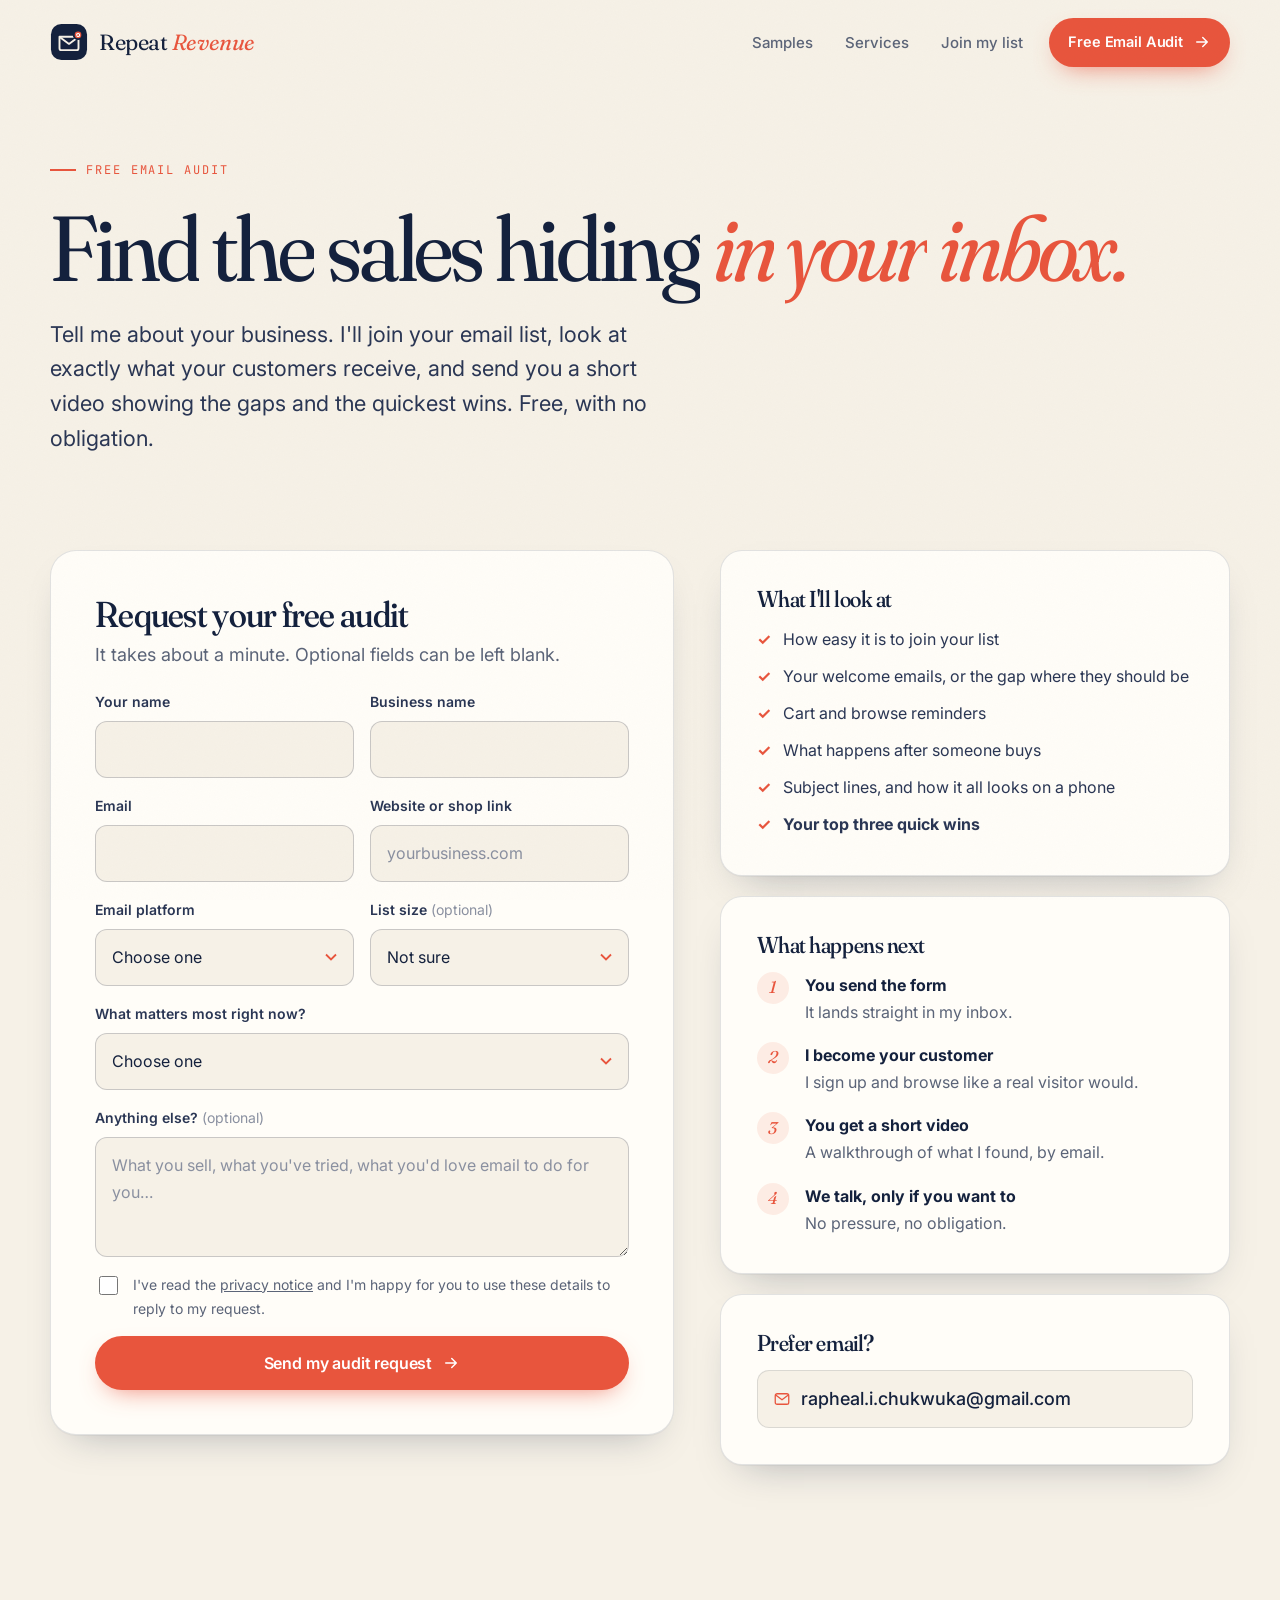
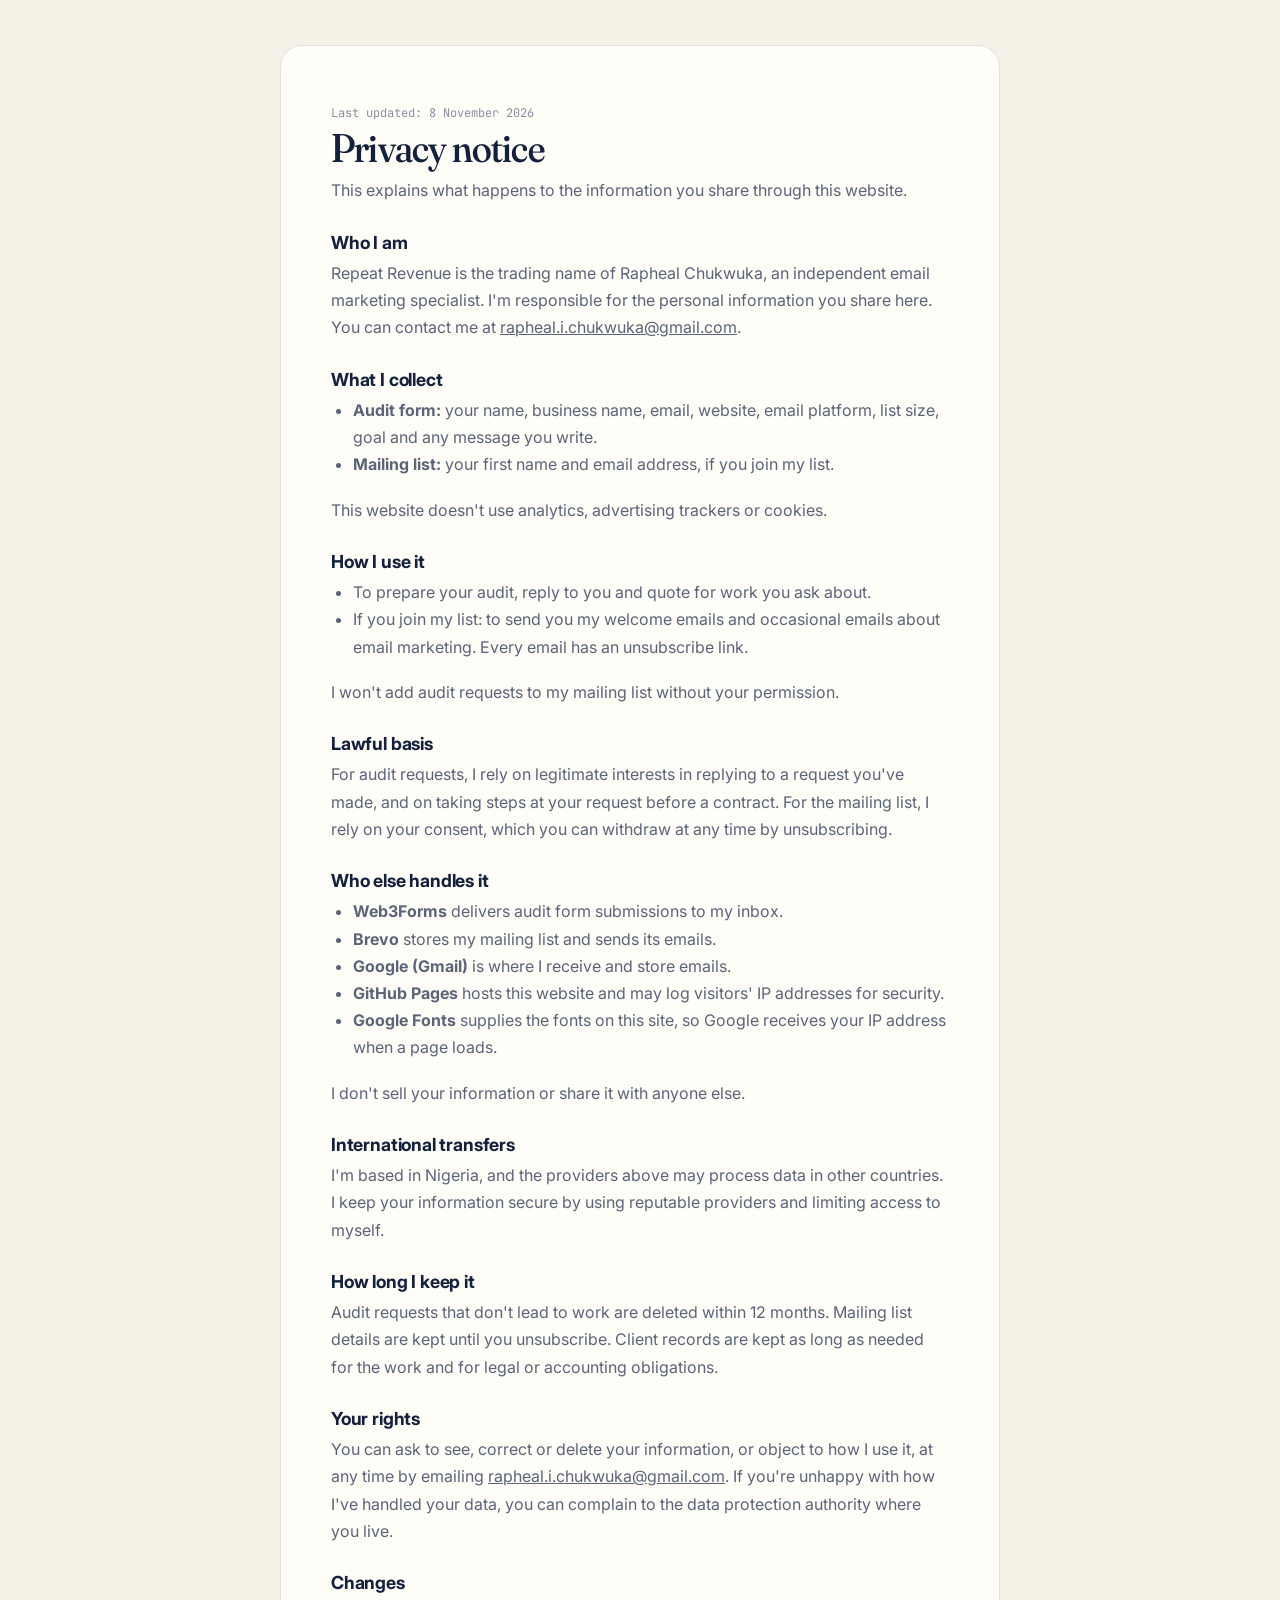
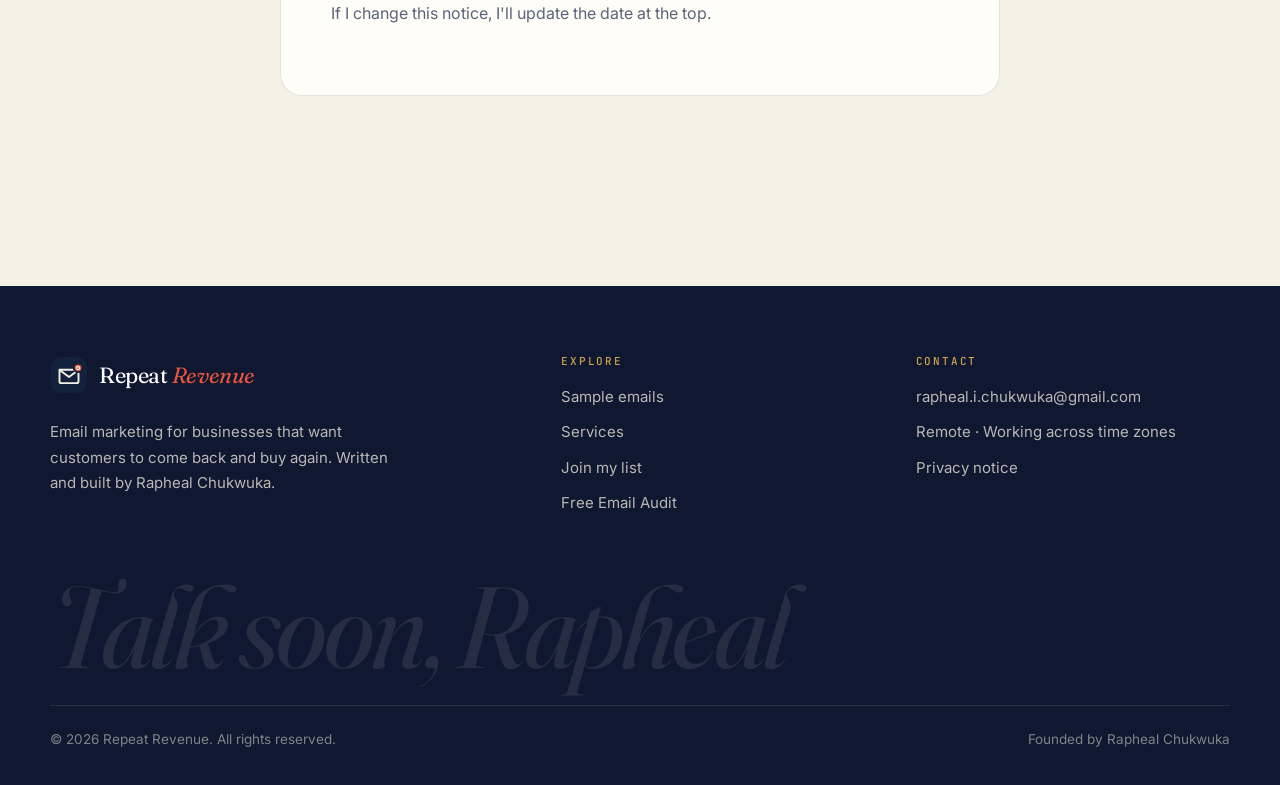
==== audit.html @ c2d733eb "Launch Repeat Revenue website Co-Authored-By: Claude Opus 5.5 <noreply@anthropic.com> Claude-Session" ====
<!DOCTYPE html>
<html lang="en">
<head>
<meta charset="utf-8">
<meta name="viewport" content="width=device-width, initial-scale=1">
<title>Free Email Audit | Repeat Revenue</title>
<meta name="description" content="Get a free audit of your email marketing: a short video showing what your customers receive, what's missing and your top three quick wins.">
<link rel="canonical" href="https://repeat-revenue.github.io/audit.html">
<meta name="robots" content="index, follow">
<meta name="theme-color" content="#f6f1e7">
<meta property="og:type" content="website">
<meta property="og:site_name" content="Repeat Revenue">
<meta property="og:url" content="https://repeat-revenue.github.io/audit.html">
<meta property="og:title" content="Free Email Audit | Repeat Revenue">
<meta property="og:description" content="Get a free audit of your email marketing: a short video showing what your customers receive, what's missing and your top three quick wins.">
<meta property="og:image" content="https://repeat-revenue.github.io/assets/img/rapheal-chukwuka.jpg">
<link rel="icon" href="assets/favicon.svg" type="image/svg+xml">
<link rel="preconnect" href="https://fonts.googleapis.com">
<link rel="preconnect" href="https://fonts.gstatic.com" crossorigin>
<link rel="stylesheet" href="https://fonts.googleapis.com/css2?family=Fraunces:ital,opsz,wght,SOFT@0,9..144,300..600,50;1,9..144,300..600,50&amp;family=Inter:wght@400;500;600;700&amp;family=JetBrains+Mono:wght@400;500&amp;display=swap">
<link rel="stylesheet" href="assets/styles.css">
<script>document.documentElement.classList.add("js");</script>
</head>
<body>
<a class="skip" href="#main">Skip to content</a>
<div class="progress" aria-hidden="true"></div>
<header class="nav">
  <div class="container nav__inner">
    <a class="brand" href="index.html" aria-label="Repeat Revenue, home"><svg viewBox="0 0 40 40" aria-hidden="true"><rect x="1" y="1" width="38" height="38" rx="11" fill="#14213d"/><path d="M10 14.5h20v12a2 2 0 0 1-2 2H12a2 2 0 0 1-2-2v-12Z" fill="none" stroke="#f6f1e7" stroke-width="2" stroke-linejoin="round"/><path d="m10.5 15 9.5 7 9.5-7" fill="none" stroke="#f6f1e7" stroke-width="2" stroke-linecap="round" stroke-linejoin="round"/><circle cx="29.5" cy="12.5" r="4.5" fill="#e8553d" stroke="#14213d" stroke-width="2"/><path d="M28 12.6a1.6 1.6 0 1 1 .6 1.3" fill="none" stroke="#fff" stroke-width="1.2" stroke-linecap="round"/></svg><span class="brand__name">Repeat <i>Revenue</i></span></a>
    <button class="nav__toggle" type="button" aria-label="Open menu" aria-expanded="false"><span></span><span></span><span></span></button>
    <nav class="nav__links" aria-label="Main">
      <a href="index.html#samples">Samples</a>
      <a href="index.html#services">Services</a>
      <a href="index.html#demo">Join my list</a>
      <a class="btn btn--primary btn--sm" href="audit.html">Free Email Audit <svg viewBox="0 0 24 24" fill="none" stroke="currentColor" stroke-width="2" stroke-linecap="round" stroke-linejoin="round" aria-hidden="true"><path d="M5 12h14M13 6l6 6-6 6"/></svg></a>
    </nav>
  </div>
</header>
<main id="main">
<section class="page-head">
  <div class="container">
    <span class="kicker" data-reveal>Free Email Audit</span>
    <h1 class="display" data-split>Find the sales hiding <em>in your inbox.</em></h1>
    <p class="lead" data-reveal style="--d:.35s">Tell me about your business. I'll join your email list, look at exactly what your customers receive, and send you a short video showing the gaps and the quickest wins. Free, with no obligation.</p>
  </div>
</section>

<section class="section--tight" style="padding-top:20px">
  <div class="container audit">
    <div class="form-card" id="audit-form" data-reveal>
      <h2>Request your free audit</h2>
      <p>It takes about a minute. Optional fields can be left blank.</p>
      <form class="form" action="https://api.web3forms.com/submit" method="POST" novalidate>
        <div class="field"><label for="f-name">Your name</label><input id="f-name" name="Name" type="text" autocomplete="name" required></div>
        <div class="field"><label for="f-biz">Business name</label><input id="f-biz" name="Business" type="text" autocomplete="organization" required></div>
        <div class="field"><label for="f-email">Email</label><input id="f-email" name="email" type="email" autocomplete="email" required></div>
        <div class="field"><label for="f-site">Website or shop link</label><input id="f-site" name="Website" type="text" inputmode="url" placeholder="yourbusiness.com" required></div>
        <div class="field">
          <label for="f-platform">Email platform</label>
          <select id="f-platform" name="Email platform" required>
            <option value="" disabled selected>Choose one</option>
            <option>Klaviyo</option><option>Mailchimp</option><option>Brevo</option><option>Shopify Email</option><option>Something else</option><option>None yet</option><option>Not sure</option>
          </select>
        </div>
        <div class="field">
          <label for="f-list">List size <em>(optional)</em></label>
          <select id="f-list" name="List size">
            <option value="" selected>Not sure</option>
            <option>Just starting</option><option>Under 500</option><option>500 to 5,000</option><option>Over 5,000</option>
          </select>
        </div>
        <div class="field field--full">
          <label for="f-goal">What matters most right now?</label>
          <select id="f-goal" name="Goal" required>
            <option value="" disabled selected>Choose one</option>
            <option>More first-time buyers</option><option>More repeat sales</option><option>Win back old customers</option><option>Grow my email list</option><option>Not sure, please advise</option>
          </select>
        </div>
        <div class="field field--full"><label for="f-msg">Anything else? <em>(optional)</em></label><textarea id="f-msg" name="Message" placeholder="What you sell, what you've tried, what you'd love email to do for you…"></textarea></div>
        <input type="hidden" name="access_key" value="cd2b9f6f-7f1a-4442-a4b8-3a4ed3dd6322">
        <input type="hidden" name="subject" value="New Email Audit request: Repeat Revenue">
        <input type="hidden" name="from_name" value="Repeat Revenue website">
        <input type="hidden" name="redirect" value="https://repeat-revenue.github.io/audit.html#sent">
        <input type="checkbox" name="botcheck" class="hp" tabindex="-1" autocomplete="off" aria-hidden="true">
        <label class="consent"><input type="checkbox" name="Privacy notice" value="Read and accepted" required><span>I've read the <a href="#privacy">privacy notice</a> and I'm happy for you to use these details to reply to my request.</span></label>
        <button class="btn btn--primary" type="submit">Send my audit request <svg viewBox="0 0 24 24" fill="none" stroke="currentColor" stroke-width="2" stroke-linecap="round" stroke-linejoin="round" aria-hidden="true"><path d="M5 12h14M13 6l6 6-6 6"/></svg></button>
        <div class="status" role="status" aria-live="polite"></div>
      </form>
    </div>

    <aside class="side">
      <div class="card" data-reveal style="--d:.1s">
        <h3>What I'll look at</h3>
        <ul class="ticks">
          <li>How easy it is to join your list</li>
          <li>Your welcome emails, or the gap where they should be</li>
          <li>Cart and browse reminders</li>
          <li>What happens after someone buys</li>
          <li>Subject lines, and how it all looks on a phone</li>
          <li><b>Your top three quick wins</b></li>
        </ul>
      </div>
      <div class="card" data-reveal style="--d:.2s">
        <h3>What happens next</h3>
        <ol class="steps">
          <li><b>You send the form</b>It lands straight in my inbox.</li>
          <li><b>I become your customer</b>I sign up and browse like a real visitor would.</li>
          <li><b>You get a short video</b>A walkthrough of what I found, by email.</li>
          <li><b>We talk, only if you want to</b>No pressure, no obligation.</li>
        </ol>
      </div>
      <div class="card" data-reveal style="--d:.3s">
        <h3>Prefer email?</h3>
        <a class="contact-line" href="mailto:rapheal.i.chukwuka@gmail.com"><svg viewBox="0 0 24 24" fill="none" stroke="currentColor" stroke-width="1.7" stroke-linecap="round" stroke-linejoin="round" aria-hidden="true"><rect x="3" y="5" width="18" height="14" rx="2.5"/><path d="m4 7 8 6 8-6"/></svg>rapheal.i.chukwuka@gmail.com</a>
      </div>
    </aside>
  </div>
</section>

<section class="section--tight">
  <div class="narrow">
    <article class="legal" id="privacy">
      <span class="updated">Last updated: 8 November 2026</span>
      <h2>Privacy notice</h2>
      <p>This explains what happens to the information you share through this website.</p>

      <h3>Who I am</h3>
      <p>Repeat Revenue is the trading name of Rapheal Chukwuka, an independent email marketing specialist. I'm responsible for the personal information you share here. You can contact me at <a href="mailto:rapheal.i.chukwuka@gmail.com">rapheal.i.chukwuka@gmail.com</a>.</p>

      <h3>What I collect</h3>
      <ul>
        <li><strong>Audit form:</strong> your name, business name, email, website, email platform, list size, goal and any message you write.</li>
        <li><strong>Mailing list:</strong> your first name and email address, if you join my list.</li>
      </ul>
      <p>This website doesn't use analytics, advertising trackers or cookies.</p>

      <h3>How I use it</h3>
      <ul>
        <li>To prepare your audit, reply to you and quote for work you ask about.</li>
        <li>If you join my list: to send you my welcome emails and occasional emails about email marketing. Every email has an unsubscribe link.</li>
      </ul>
      <p>I won't add audit requests to my mailing list without your permission.</p>

      <h3>Lawful basis</h3>
      <p>For audit requests, I rely on legitimate interests in replying to a request you've made, and on taking steps at your request before a contract. For the mailing list, I rely on your consent, which you can withdraw at any time by unsubscribing.</p>

      <h3>Who else handles it</h3>
      <ul>
        <li><strong>Web3Forms</strong> delivers audit form submissions to my inbox.</li>
        <li><strong>Brevo</strong> stores my mailing list and sends its emails.</li>
        <li><strong>Google (Gmail)</strong> is where I receive and store emails.</li>
        <li><strong>GitHub Pages</strong> hosts this website and may log visitors' IP addresses for security.</li>
        <li><strong>Google Fonts</strong> supplies the fonts on this site, so Google receives your IP address when a page loads.</li>
      </ul>
      <p>I don't sell your information or share it with anyone else.</p>

      <h3>International transfers</h3>
      <p>I'm based in Nigeria, and the providers above may process data in other countries. I keep your information secure by using reputable providers and limiting access to myself.</p>

      <h3>How long I keep it</h3>
      <p>Audit requests that don't lead to work are deleted within 12 months. Mailing list details are kept until you unsubscribe. Client records are kept as long as needed for the work and for legal or accounting obligations.</p>

      <h3>Your rights</h3>
      <p>You can ask to see, correct or delete your information, or object to how I use it, at any time by emailing <a href="mailto:rapheal.i.chukwuka@gmail.com">rapheal.i.chukwuka@gmail.com</a>. If you're unhappy with how I've handled your data, you can complain to the data protection authority where you live.</p>

      <h3>Changes</h3>
      <p>If I change this notice, I'll update the date at the top.</p>
    </article>
  </div>
</section>
</main>
<footer class="footer">
  <div class="container">
    <div class="footer__grid">
      <div>
        <a class="brand" href="index.html" aria-label="Repeat Revenue, home"><svg viewBox="0 0 40 40" aria-hidden="true"><rect x="1" y="1" width="38" height="38" rx="11" fill="#14213d"/><path d="M10 14.5h20v12a2 2 0 0 1-2 2H12a2 2 0 0 1-2-2v-12Z" fill="none" stroke="#f6f1e7" stroke-width="2" stroke-linejoin="round"/><path d="m10.5 15 9.5 7 9.5-7" fill="none" stroke="#f6f1e7" stroke-width="2" stroke-linecap="round" stroke-linejoin="round"/><circle cx="29.5" cy="12.5" r="4.5" fill="#e8553d" stroke="#14213d" stroke-width="2"/><path d="M28 12.6a1.6 1.6 0 1 1 .6 1.3" fill="none" stroke="#fff" stroke-width="1.2" stroke-linecap="round"/></svg><span class="brand__name">Repeat <i>Revenue</i></span></a>
        <p>Email marketing for businesses that want customers to come back and buy again. Written and built by Rapheal Chukwuka.</p>
      </div>
      <div>
        <h4>Explore</h4>
        <ul>
          <li><a href="index.html#samples">Sample emails</a></li>
          <li><a href="index.html#services">Services</a></li>
          <li><a href="index.html#demo">Join my list</a></li>
          <li><a href="audit.html">Free Email Audit</a></li>
        </ul>
      </div>
      <div>
        <h4>Contact</h4>
        <ul>
          <li><a href="mailto:rapheal.i.chukwuka@gmail.com">rapheal.i.chukwuka@gmail.com</a></li>
          <li>Remote · Working across time zones</li>
          <li><a href="audit.html#privacy">Privacy notice</a></li>
        </ul>
      </div>
    </div>
    <div class="footer__sign" aria-hidden="true">Talk soon, Rapheal</div>
    <div class="footer__bottom">
      <span>© <span data-year>2026</span> Repeat Revenue. All rights reserved.</span>
      <span>Founded by Rapheal Chukwuka</span>
    </div>
  </div>
</footer>
<script src="assets/main.js"></script>
</body>
</html>
---- assets/styles.css ----
/* =========================================================
   Repeat Revenue — editorial "letter" theme
   ========================================================= */
:root {
  --paper: #f6f1e7;
  --paper-2: #efe7d8;
  --card: #fffdf8;
  --ink: #14213d;
  --ink-2: #2a3654;
  --muted: #5b6478;
  --dim: #8a90a0;
  --line: rgba(20, 33, 61, .12);
  --line-2: rgba(20, 33, 61, .2);
  --coral: #e8553d;
  --coral-2: #c9432d;
  --coral-soft: rgba(232, 85, 61, .1);
  --gold: #c9a24d;
  --gold-soft: rgba(201, 162, 77, .16);
  --green: #2f8f6b;
  --night: #0f1830;
  --radius: 22px;
  --maxw: 1180px;
  --serif: "Fraunces", Georgia, "Times New Roman", serif;
  --sans: "Inter", system-ui, -apple-system, "Segoe UI", sans-serif;
  --mono: "JetBrains Mono", ui-monospace, Menlo, monospace;
  --ease: cubic-bezier(.2, .8, .2, 1);
  --shadow: 0 1px 0 rgba(20,33,61,.04), 0 18px 40px -22px rgba(20,33,61,.35);
}
*, *::before, *::after { box-sizing: border-box; }
html { scroll-behavior: smooth; -webkit-text-size-adjust: 100%; }
body {
  margin: 0; background: var(--paper); color: var(--ink);
  font-family: var(--sans); font-size: 18px; line-height: 1.7;
  -webkit-font-smoothing: antialiased; overflow-x: hidden;
}
body::before {
  content: ""; position: fixed; inset: 0; pointer-events: none; z-index: 100; opacity: .35; mix-blend-mode: multiply;
  background-image: url("data:image/svg+xml,%3Csvg xmlns='http://www.w3.org/2000/svg' width='180' height='180'%3E%3Cfilter id='n'%3E%3CfeTurbulence type='fractalNoise' baseFrequency='.85' numOctaves='3' stitchTiles='stitch'/%3E%3CfeColorMatrix values='0 0 0 0 .55 0 0 0 0 .5 0 0 0 0 .4 0 0 0 .09 0'/%3E%3C/filter%3E%3Crect width='100%25' height='100%25' filter='url(%23n)'/%3E%3C/svg%3E");
}
img { max-width: 100%; display: block; }
a { color: inherit; }
p { margin: 0 0 1.1em; }
h1, h2, h3, h4 { margin: 0; font-family: var(--serif); font-weight: 500; letter-spacing: -0.02em; line-height: 1.08; font-variation-settings: "opsz" 144, "SOFT" 50; }
ul, ol { margin: 0; padding: 0; list-style: none; }
::selection { background: var(--coral); color: #fff; }
:focus-visible { outline: 2px solid var(--coral); outline-offset: 3px; border-radius: 6px; }
.skip { position: fixed; left: 16px; top: -60px; z-index: 200; padding: 10px 16px; border-radius: 10px; background: var(--ink); color: #fff; font-weight: 600; transition: top .2s; }
.skip:focus { top: 16px; }

.container { width: min(var(--maxw), 100% - 48px); margin-inline: auto; }
.narrow { width: min(720px, 100% - 48px); margin-inline: auto; }
.section { position: relative; padding: clamp(80px, 11vw, 140px) 0; }
.section--tight { padding: clamp(56px, 7vw, 90px) 0; }

/* Type */
.kicker {
  display: inline-flex; align-items: center; gap: 10px;
  font-family: var(--mono); font-size: 12px; letter-spacing: .16em; text-transform: uppercase; color: var(--coral);
}
.kicker::before { content: ""; width: 26px; height: 1.5px; background: currentColor; }
.display { font-size: clamp(46px, 7.2vw, 96px); font-weight: 400; line-height: 1; letter-spacing: -0.035em; }
.display em, .h2 em { font-style: italic; color: var(--coral); }
.h2 { font-size: clamp(36px, 5vw, 62px); font-weight: 400; letter-spacing: -0.03em; }
.h3 { font-size: clamp(23px, 2.3vw, 29px); line-height: 1.2; }
.lead { font-size: clamp(19px, 1.7vw, 22px); color: var(--ink-2); line-height: 1.6; max-width: 620px; }
.muted { color: var(--muted); }
.center { text-align: center; }
.center .lead { margin-inline: auto; }
.head { display: grid; gap: 20px; justify-items: start; margin-bottom: clamp(44px, 6vw, 70px); }
.head.center { justify-items: center; }

/* Highlighter mark */
.mark { background: linear-gradient(transparent 62%, rgba(232,85,61,.28) 62%); background-size: 0% 100%; background-repeat: no-repeat; transition: background-size 1.1s var(--ease) .3s; }
.is-in .mark, .mark.is-in { background-size: 100% 100%; }

/* Buttons */
.btn {
  position: relative; display: inline-flex; align-items: center; justify-content: center; gap: 10px;
  padding: 16px 26px; border-radius: 999px; border: 1.5px solid transparent;
  font-family: var(--sans); font-weight: 600; font-size: 16px; letter-spacing: -0.01em; text-decoration: none;
  cursor: pointer; white-space: nowrap; transition: transform .35s var(--ease), box-shadow .35s var(--ease), background .3s, color .3s, border-color .3s;
}
.btn svg { width: 18px; height: 18px; transition: transform .35s var(--ease); }
.btn:hover svg { transform: translateX(4px); }
.btn--primary { background: var(--coral); color: #fff; box-shadow: 0 10px 26px -12px rgba(232,85,61,.8); }
.btn--primary:hover { background: var(--coral-2); transform: translateY(-2px); box-shadow: 0 16px 32px -14px rgba(232,85,61,.9); }
.btn--ink { background: var(--ink); color: var(--paper); }
.btn--ink:hover { transform: translateY(-2px); background: #0b1428; }
.btn--ghost { border-color: var(--line-2); color: var(--ink); background: transparent; }
.btn--ghost:hover { border-color: var(--ink); transform: translateY(-2px); }
.btn--sm { padding: 11px 18px; font-size: 14.5px; }
.btn-row { display: flex; flex-wrap: wrap; gap: 14px; align-items: center; }

/* Nav */
.nav { position: fixed; inset: 0 0 auto 0; z-index: 50; padding: 18px 0; transition: padding .35s var(--ease), background .35s, border-color .35s; border-bottom: 1px solid transparent; }
.nav.is-scrolled { padding: 10px 0; background: rgba(246,241,231,.86); backdrop-filter: blur(14px) saturate(140%); -webkit-backdrop-filter: blur(14px) saturate(140%); border-color: var(--line); }
.nav__inner { display: flex; align-items: center; justify-content: space-between; gap: 20px; }
.brand { display: inline-flex; align-items: center; gap: 11px; text-decoration: none; }
.brand svg { width: 38px; height: 38px; flex: none; }
.brand__name { font-family: var(--serif); font-size: 22px; letter-spacing: -0.02em; line-height: 1; }
.brand__name i { font-style: italic; color: var(--coral); }
.nav__links { display: flex; align-items: center; gap: 4px; }
.nav__links a:not(.btn) { padding: 9px 14px; border-radius: 999px; text-decoration: none; font-size: 15px; font-weight: 500; color: var(--muted); transition: color .25s, background .25s; }
.nav__links a:not(.btn):hover { color: var(--ink); background: rgba(20,33,61,.05); }
.nav__links .btn { margin-left: 8px; }
.nav__toggle { display: none; width: 44px; height: 44px; border-radius: 50%; border: 1.5px solid var(--line-2); background: transparent; color: var(--ink); cursor: pointer; }
.nav__toggle span { display: block; width: 17px; height: 1.6px; background: currentColor; margin: 4px auto; transition: transform .3s var(--ease), opacity .3s; }
.nav.is-open .nav__toggle span:nth-child(1) { transform: translateY(5.6px) rotate(45deg); }
.nav.is-open .nav__toggle span:nth-child(2) { opacity: 0; }
.nav.is-open .nav__toggle span:nth-child(3) { transform: translateY(-5.6px) rotate(-45deg); }
@media (max-width: 820px) {
  .nav__toggle { display: block; }
  .nav__links { position: fixed; inset: 72px 16px auto 16px; flex-direction: column; align-items: stretch; padding: 14px; background: var(--card); border: 1px solid var(--line); border-radius: var(--radius); box-shadow: var(--shadow); opacity: 0; transform: translateY(-10px); pointer-events: none; transition: opacity .3s var(--ease), transform .3s var(--ease); }
  .nav.is-open .nav__links { opacity: 1; transform: none; pointer-events: auto; }
  .nav__links a:not(.btn) { padding: 14px 16px; font-size: 17px; }
  .nav__links .btn { margin: 8px 0 0; }
}

/* Hero */
.hero { position: relative; padding: 150px 0 100px; overflow: hidden; }
.hero__grid { display: grid; grid-template-columns: 1.05fr .95fr; gap: clamp(40px, 6vw, 80px); align-items: center; }
.hero__copy { display: grid; gap: 26px; justify-items: start; }
.hero .display { font-size: clamp(44px, 5.4vw, 76px); }
.hero__note { display: flex; flex-wrap: wrap; gap: 8px 20px; font-size: 14.5px; color: var(--muted); }
.hero__note span { display: inline-flex; align-items: center; gap: 8px; }
.hero__note svg { width: 16px; height: 16px; color: var(--coral); }
@media (max-width: 960px) { .hero__grid { grid-template-columns: 1fr; } .hero { padding-top: 130px; } }

/* Floating envelopes in hero bg */
.envelopes { position: absolute; inset: 0; pointer-events: none; z-index: 0; }
.envelopes svg { position: absolute; width: 64px; opacity: .12; color: var(--ink); animation: float 14s ease-in-out infinite; }
.envelopes svg:nth-child(1) { top: 18%; left: 4%; transform: rotate(-12deg); }
.envelopes svg:nth-child(2) { bottom: 3%; left: 46%; width: 44px; animation-delay: -4s; }
.envelopes svg:nth-child(3) { top: 12%; right: 6%; width: 52px; animation-delay: -8s; }
@keyframes float { 50% { translate: 0 -18px; rotate: 6deg; } }
.hero > .container { position: relative; z-index: 1; }
@media (max-width: 700px) { .envelopes { display: none; } }

/* Phone / inbox */
.phone {
  position: relative; justify-self: center; width: min(390px, 100%);
  border-radius: 44px; padding: 14px; background: var(--night);
  box-shadow: 0 50px 80px -40px rgba(15,24,48,.65), 0 0 0 1px rgba(255,255,255,.04) inset;
}
.phone::before { content: ""; position: absolute; top: 22px; left: 50%; width: 92px; height: 24px; margin-left: -46px; border-radius: 20px; background: #050a18; z-index: 3; }
.screen { position: relative; border-radius: 32px; overflow: hidden; background: var(--card); }
.screen__bar { display: flex; justify-content: space-between; padding: 16px 26px 6px; font-size: 12.5px; font-weight: 600; color: var(--ink); }
.screen__head { padding: 16px 20px 10px; display: flex; align-items: baseline; justify-content: space-between; }
.screen__head h3 { font-family: var(--sans); font-size: 26px; font-weight: 700; letter-spacing: -0.02em; }
.screen__head span { font-family: var(--mono); font-size: 10.5px; color: var(--dim); letter-spacing: .08em; text-transform: uppercase; }
.mail-list { position: relative; padding: 0 10px 96px; display: grid; gap: 2px; }
.mail {
  position: relative; display: grid; grid-template-columns: 38px 1fr; gap: 12px; align-items: start;
  padding: 12px 12px; border-radius: 16px; background: transparent;
  opacity: 0; transform: translateY(-14px) scale(.98);
  transition: opacity .55s var(--ease), transform .55s var(--ease), background .4s;
}
.mail.is-on { opacity: 1; transform: none; }
.mail.is-open { background: rgba(20,33,61,.035); }
.mail__av { width: 38px; height: 38px; border-radius: 50%; display: grid; place-items: center; background: var(--coral); color: #fff; font-family: var(--serif); font-size: 17px; font-style: italic; }
.mail__top { display: flex; justify-content: space-between; gap: 8px; font-size: 13px; }
.mail__from { font-weight: 700; }
.mail__time { color: var(--dim); font-size: 12px; white-space: nowrap; }
.mail__subj { font-size: 14px; font-weight: 600; line-height: 1.35; margin-top: 1px; }
.mail__prev { font-size: 12.5px; color: var(--muted); line-height: 1.4; display: -webkit-box; -webkit-line-clamp: 1; -webkit-box-orient: vertical; overflow: hidden; }
.mail::after { content: ""; position: absolute; left: 4px; top: 26px; width: 7px; height: 7px; border-radius: 50%; background: var(--coral); transition: opacity .4s; }
.mail.is-open::after { opacity: 0; }
.mail__tags { display: flex; gap: 6px; margin-top: 7px; }
.tag { font-family: var(--mono); font-size: 10px; letter-spacing: .06em; text-transform: uppercase; padding: 3px 8px; border-radius: 999px; background: rgba(20,33,61,.06); color: var(--muted); opacity: 0; transform: scale(.85); transition: opacity .35s, transform .35s var(--ease), background .3s, color .3s; }
.tag.is-on { opacity: 1; transform: none; }
.tag--open.is-on { background: var(--gold-soft); color: #8a6a1f; }
.tag--click.is-on { background: var(--coral-soft); color: var(--coral-2); }
.toast {
  position: absolute; left: 14px; right: 14px; bottom: 16px; z-index: 2;
  display: flex; gap: 12px; align-items: center; padding: 13px 15px; border-radius: 18px;
  background: rgba(15,24,48,.94); color: #fff; backdrop-filter: blur(10px);
  box-shadow: 0 18px 40px -16px rgba(15,24,48,.7);
  opacity: 0; transform: translateY(24px); transition: opacity .5s var(--ease), transform .5s var(--ease);
}
.toast.is-on { opacity: 1; transform: none; }
.toast__ic { width: 36px; height: 36px; border-radius: 10px; display: grid; place-items: center; background: var(--green); flex: none; }
.toast__ic svg { width: 19px; height: 19px; }
.toast b { display: block; font-size: 14px; }
.toast small { font-size: 12px; opacity: .7; }
.phone__caption { margin-top: 14px; text-align: center; font-family: var(--mono); font-size: 11px; letter-spacing: .06em; color: var(--dim); }
.stamp {
  position: absolute; top: -18px; right: -14px; z-index: 4; width: 98px; height: 98px; border-radius: 50%;
  display: grid; place-items: center; background: var(--paper); border: 1.5px dashed var(--coral); color: var(--coral);
  font-family: var(--mono); font-size: 9.5px; letter-spacing: .14em; text-transform: uppercase; text-align: center; line-height: 1.5;
  animation: spin 22s linear infinite; box-shadow: var(--shadow);
}
@keyframes spin { to { transform: rotate(360deg); } }
@media (max-width: 480px) { .stamp { right: 0; width: 82px; height: 82px; font-size: 8.5px; } }

/* Ticker */
.ticker { overflow: hidden; border-block: 1px solid var(--line); background: var(--paper-2); padding: 18px 0; }
.ticker__track { display: flex; width: max-content; animation: ticker 40s linear infinite; }
.ticker span { display: inline-flex; align-items: center; gap: 42px; padding-right: 42px; font-family: var(--serif); font-size: clamp(19px, 2vw, 25px); white-space: nowrap; }
.ticker span:nth-child(even) { font-style: italic; color: var(--coral); }
.ticker span::after { content: "✉"; font-family: var(--sans); font-size: .6em; color: var(--gold); font-style: normal; }
@keyframes ticker { to { transform: translateX(-50%); } }

/* Story letter */
.letter {
  position: relative; background: var(--card); border: 1px solid var(--line); border-radius: 6px;
  padding: clamp(32px, 6vw, 72px); box-shadow: var(--shadow);
  background-image: repeating-linear-gradient(transparent 0 37px, rgba(20,33,61,.05) 37px 38px);
}
.letter::before { content: ""; position: absolute; top: 0; left: 0; right: 0; height: 6px; background: repeating-linear-gradient(90deg, var(--coral) 0 22px, var(--card) 22px 30px, var(--ink) 30px 52px, var(--card) 52px 60px); border-radius: 6px 6px 0 0; }
.letter p { font-family: var(--serif); font-size: clamp(20px, 2vw, 24px); line-height: 1.6; color: var(--ink-2); font-variation-settings: "opsz" 24; }
.letter p.big { font-size: clamp(26px, 3vw, 34px); color: var(--ink); }
.letter .sign { font-style: italic; color: var(--coral); }

/* Leaks */
.grid-3 { display: grid; grid-template-columns: repeat(3, 1fr); gap: 22px; }
.grid-2 { display: grid; grid-template-columns: repeat(2, 1fr); gap: 22px; }
@media (max-width: 960px) { .grid-3 { grid-template-columns: 1fr; } }
@media (max-width: 720px) { .grid-2 { grid-template-columns: 1fr; } }
.card { position: relative; background: var(--card); border: 1px solid var(--line); border-radius: var(--radius); padding: clamp(26px, 3vw, 36px); box-shadow: var(--shadow); transition: transform .45s var(--ease), box-shadow .45s var(--ease), border-color .3s; }
.card:hover { transform: translateY(-5px) rotate(-.3deg); box-shadow: 0 1px 0 rgba(20,33,61,.04), 0 30px 50px -26px rgba(20,33,61,.45); border-color: var(--line-2); }
.leak { display: grid; gap: 14px; align-content: start; }
.leak__no { font-family: var(--serif); font-style: italic; font-size: 54px; line-height: 1; color: var(--coral); }
.leak p { color: var(--muted); margin: 0; font-size: 16.5px; }
.leak .cost { margin-top: 6px; padding-top: 14px; border-top: 1px dashed var(--line-2); font-size: 15px; color: var(--ink-2); }
.leak .cost b { color: var(--coral-2); }

/* Guide */
.guide { display: grid; grid-template-columns: .8fr 1.2fr; gap: clamp(36px, 6vw, 80px); align-items: center; }
.polaroid { position: relative; justify-self: center; width: min(380px, 100%); background: var(--card); padding: 14px 14px 64px; border-radius: 4px; box-shadow: 0 30px 60px -30px rgba(20,33,61,.5); transform: rotate(-3deg); transition: transform .6s var(--ease); }
.polaroid:hover { transform: rotate(0); }
.polaroid img { aspect-ratio: 1; object-fit: cover; width: 100%; border-radius: 2px; }
.polaroid figcaption { position: absolute; left: 0; right: 0; bottom: 18px; text-align: center; font-family: var(--serif); font-style: italic; font-size: 21px; }
.polaroid::after { content: ""; position: absolute; top: -14px; left: 50%; width: 110px; height: 30px; margin-left: -55px; background: rgba(201,162,77,.35); transform: rotate(4deg); }
.guide__copy { display: grid; gap: 22px; justify-items: start; }
.guide__copy p { color: var(--ink-2); margin: 0; }
@media (max-width: 860px) { .guide { grid-template-columns: 1fr; } }

/* Plan */
.plan { display: grid; grid-template-columns: repeat(3, 1fr); gap: 22px; counter-reset: step; }
.plan li { position: relative; padding: 34px 30px 30px; border-radius: var(--radius); border: 1px solid var(--line); background: var(--card); box-shadow: var(--shadow); }
.plan li::before { counter-increment: step; content: "0" counter(step); display: block; font-family: var(--mono); font-size: 12px; letter-spacing: .14em; color: var(--coral); margin-bottom: 18px; }
.plan h3 { margin-bottom: 10px; }
.plan p { margin: 0; color: var(--muted); font-size: 16.5px; }
.plan li:not(:last-child)::after { content: "→"; position: absolute; right: -19px; top: 50%; z-index: 1; width: 34px; height: 34px; margin-top: -17px; border-radius: 50%; display: grid; place-items: center; background: var(--coral); color: #fff; font-size: 16px; }
@media (max-width: 860px) { .plan { grid-template-columns: 1fr; } .plan li:not(:last-child)::after { right: 50%; top: auto; bottom: -19px; margin: 0 -17px 0 0; content: "↓"; } }

/* Offer */
.offer { position: relative; overflow: hidden; border-radius: 30px; background: var(--night); color: #f3ede2; padding: clamp(34px, 6vw, 72px); display: grid; grid-template-columns: 1fr 1fr; gap: clamp(30px, 5vw, 64px); align-items: center; }
.offer::before { content: ""; position: absolute; width: 520px; height: 520px; right: -160px; top: -200px; border-radius: 50%; background: radial-gradient(circle, rgba(232,85,61,.35), transparent 65%); }
.offer > * { position: relative; }
.offer .kicker { color: var(--gold); }
.offer h2 { color: #fff; }
.offer h2 em { color: var(--gold); font-style: italic; }
.offer p { color: rgba(243,237,226,.78); }
.offer .btn--ghost { color: #fff; border-color: rgba(255,255,255,.3); }
.offer .btn--ghost:hover { border-color: #fff; }
.flow { display: grid; gap: 10px; }
.flow li { display: grid; grid-template-columns: 46px 1fr; gap: 14px; align-items: center; padding: 14px 16px; border-radius: 16px; background: rgba(255,255,255,.05); border: 1px solid rgba(255,255,255,.09); transition: background .3s, transform .4s var(--ease); }
.flow li:hover { background: rgba(255,255,255,.09); transform: translateX(6px); }
.flow .day { font-family: var(--mono); font-size: 11px; letter-spacing: .08em; color: var(--gold); text-align: center; line-height: 1.3; }
.flow b { display: block; color: #fff; font-size: 16px; font-weight: 600; }
.flow span { font-size: 14px; color: rgba(243,237,226,.65); }
@media (max-width: 900px) { .offer { grid-template-columns: 1fr; } }

/* Services */
.svc { display: grid; gap: 14px; align-content: start; }
.svc__ic { width: 50px; height: 50px; border-radius: 14px; display: grid; place-items: center; background: var(--coral-soft); color: var(--coral); }
.svc__ic svg { width: 24px; height: 24px; }
.svc p { color: var(--muted); margin: 0; font-size: 16.5px; }
.svc .when { font-family: var(--mono); font-size: 11.5px; letter-spacing: .08em; text-transform: uppercase; color: var(--dim); }

/* Samples */
.samples { display: grid; grid-template-columns: repeat(3, 1fr); gap: 22px; }
@media (max-width: 960px) { .samples { grid-template-columns: 1fr; } }
.sample { display: grid; gap: 12px; text-align: left; font: inherit; color: inherit; cursor: pointer; }
.sample__label { font-family: var(--mono); font-size: 11px; letter-spacing: .1em; text-transform: uppercase; color: var(--coral); }
.sample__subj { font-family: var(--serif); font-size: 23px; line-height: 1.25; }
.sample__prev { color: var(--muted); font-size: 15.5px; margin: 0; }
.sample__meta { display: flex; justify-content: space-between; align-items: center; margin-top: 4px; padding-top: 14px; border-top: 1px dashed var(--line-2); font-size: 14px; color: var(--dim); }
.sample__meta b { color: var(--coral); font-weight: 600; }

/* Email reader dialog */
dialog.reader { width: min(680px, 100% - 24px); max-height: calc(100vh - 40px); padding: 0; border: 0; border-radius: 22px; background: var(--card); color: var(--ink); box-shadow: 0 50px 100px -30px rgba(15,24,48,.6); }
dialog.reader::backdrop { background: rgba(15,24,48,.5); backdrop-filter: blur(4px); }
dialog.reader[open] { animation: pop .45s var(--ease); }
@keyframes pop { from { opacity: 0; transform: translateY(20px) scale(.97); } }
.reader__head { position: sticky; top: 0; z-index: 1; background: var(--card); padding: 20px 24px 16px; border-bottom: 1px solid var(--line); display: grid; gap: 6px; }
.reader__row { font-size: 13.5px; color: var(--muted); }
.reader__row b { color: var(--ink); font-weight: 600; }
.reader__subj { font-family: var(--serif); font-size: 24px; line-height: 1.25; padding-right: 40px; }
.reader__close { position: absolute; top: 16px; right: 16px; width: 38px; height: 38px; border-radius: 50%; border: 1px solid var(--line-2); background: var(--card); cursor: pointer; font-size: 20px; line-height: 1; color: var(--ink); }
.reader__body { padding: 24px 28px 30px; font-size: 16.5px; line-height: 1.7; }
.reader__body p { margin: 0 0 1em; }
.reader__body .cta-mock { display: inline-block; margin: 6px 0 18px; padding: 12px 22px; border-radius: 8px; background: var(--ink); color: #fff; font-weight: 600; font-size: 15px; }
.reader__body .ps { color: var(--muted); font-style: italic; }
.reader__note { margin: 0; padding: 14px 24px; background: var(--paper-2); font-size: 13px; color: var(--muted); border-radius: 0 0 22px 22px; }

/* Demo signup */
.demo { position: relative; overflow: hidden; border-radius: 30px; border: 1.5px dashed var(--coral); background: var(--card); padding: clamp(34px, 6vw, 64px); display: grid; grid-template-columns: 1.1fr .9fr; gap: clamp(30px, 5vw, 56px); align-items: center; }
.demo__copy { display: grid; gap: 18px; justify-items: start; }
.demo__copy p { margin: 0; color: var(--ink-2); }
.demo__list { display: grid; gap: 8px; font-size: 16px; color: var(--ink-2); }
.demo__list li { display: flex; gap: 10px; }
.demo__list li::before { content: "✉"; color: var(--coral); }
@media (max-width: 880px) { .demo { grid-template-columns: 1fr; } }

/* Forms */
.form { display: grid; grid-template-columns: 1fr 1fr; gap: 16px; }
.form--stack { grid-template-columns: 1fr; }
.field { display: grid; gap: 7px; }
.field--full { grid-column: 1 / -1; }
.field label { font-size: 14px; font-weight: 600; color: var(--ink-2); }
.field label em { font-style: normal; font-weight: 400; color: var(--dim); }
.field input, .field select, .field textarea {
  width: 100%; font: inherit; font-size: 16px; color: var(--ink);
  padding: 14px 16px; border-radius: 12px; background: var(--paper); border: 1.5px solid var(--line-2);
  transition: border-color .25s, box-shadow .25s, background .25s; -webkit-appearance: none; appearance: none;
}
.field select { background-image: url("data:image/svg+xml,%3Csvg xmlns='http://www.w3.org/2000/svg' width='12' height='8' fill='none' stroke='%23e8553d' stroke-width='1.8'%3E%3Cpath d='m1 1.5 5 5 5-5'/%3E%3C/svg%3E"); background-repeat: no-repeat; background-position: right 16px center; padding-right: 42px; }
.field textarea { min-height: 120px; resize: vertical; }
.field input::placeholder, .field textarea::placeholder { color: var(--dim); }
.field input:focus, .field select:focus, .field textarea:focus { outline: none; border-color: var(--coral); background: #fff; box-shadow: 0 0 0 4px rgba(232,85,61,.12); }
.consent { grid-column: 1 / -1; display: flex; gap: 12px; align-items: flex-start; font-size: 14px; color: var(--muted); }
.consent input { width: 19px; height: 19px; margin-top: 3px; accent-color: var(--coral); flex: none; }
.form .btn { grid-column: 1 / -1; width: 100%; }
.hp { position: absolute !important; left: -9999px !important; width: 1px; height: 1px; overflow: hidden; }
.status { grid-column: 1 / -1; display: none; padding: 15px 17px; border-radius: 12px; font-size: 15px; }
.status.is-ok { display: block; background: rgba(47,143,107,.1); border: 1px solid rgba(47,143,107,.35); color: #1f6b4f; }
.status.is-err { display: block; background: var(--coral-soft); border: 1px solid rgba(232,85,61,.35); color: var(--coral-2); }
.status a { color: inherit; }
.fine { font-size: 13px; color: var(--dim); margin: 0; }
.fine a { color: var(--muted); }
@media (max-width: 560px) { .form { grid-template-columns: 1fr; } }

/* FAQ */
.faq { display: grid; gap: 0; border-top: 1px solid var(--line-2); }
.faq details { border-bottom: 1px solid var(--line-2); }
.faq summary { list-style: none; cursor: pointer; display: flex; justify-content: space-between; gap: 20px; align-items: center; padding: 24px 4px; font-family: var(--serif); font-size: clamp(20px, 2vw, 24px); }
.faq summary::-webkit-details-marker { display: none; }
.faq summary i { position: relative; flex: none; width: 28px; height: 28px; border-radius: 50%; border: 1.5px solid var(--line-2); transition: background .3s, border-color .3s; }
.faq summary i::before, .faq summary i::after { content: ""; position: absolute; left: 50%; top: 50%; width: 11px; height: 1.6px; background: var(--ink); transform: translate(-50%,-50%); transition: transform .3s var(--ease); }
.faq summary i::after { transform: translate(-50%,-50%) rotate(90deg); }
.faq details[open] summary i { background: var(--coral); border-color: var(--coral); }
.faq details[open] summary i::before, .faq details[open] summary i::after { background: #fff; }
.faq details[open] summary i::after { transform: translate(-50%,-50%) rotate(0); }
.faq .answer { padding: 0 4px 24px; color: var(--muted); max-width: 680px; }
.faq .answer p:last-child { margin: 0; }

/* Final CTA */
.final { text-align: center; display: grid; gap: 24px; justify-items: center; padding: clamp(60px, 9vw, 110px) 24px; border-radius: 30px; background: var(--paper-2); border: 1px solid var(--line); position: relative; overflow: hidden; }
.final .envelope-big { width: 76px; color: var(--coral); animation: float 7s ease-in-out infinite; }
.final .lead { margin-inline: auto; }

/* Page head (audit) */
.page-head { padding: 160px 0 50px; }
.page-head .container { display: grid; gap: 22px; justify-items: start; }
.audit { display: grid; grid-template-columns: 1.1fr .9fr; gap: clamp(26px, 4vw, 46px); align-items: start; }
@media (max-width: 960px) { .audit { grid-template-columns: 1fr; } }
.form-card { background: var(--card); border: 1px solid var(--line); border-radius: 26px; padding: clamp(26px, 4vw, 44px); box-shadow: var(--shadow); scroll-margin-top: 100px; }
.form-card h2 { font-size: clamp(28px, 3vw, 36px); margin-bottom: 6px; }
.form-card > p { color: var(--muted); }
.side { display: grid; gap: 20px; }
.side h3 { font-size: 23px; margin-bottom: 14px; }
.ticks { display: grid; gap: 10px; }
.ticks li { display: flex; gap: 12px; color: var(--ink-2); font-size: 16px; }
.ticks li::before { content: "✓"; color: var(--coral); font-weight: 700; }
.steps { display: grid; gap: 16px; counter-reset: s; }
.steps li { position: relative; padding-left: 48px; color: var(--muted); font-size: 16px; }
.steps li b { display: block; color: var(--ink); }
.steps li::before { counter-increment: s; content: counter(s); position: absolute; left: 0; top: 0; width: 32px; height: 32px; border-radius: 50%; display: grid; place-items: center; background: var(--coral-soft); color: var(--coral); font-family: var(--serif); font-style: italic; font-size: 17px; }
.contact-line { display: flex; gap: 10px; align-items: center; padding: 13px 15px; border-radius: 12px; background: var(--paper); border: 1px solid var(--line); font-weight: 500; word-break: break-all; text-decoration: none; }
.contact-line svg { width: 18px; height: 18px; color: var(--coral); flex: none; }
.legal { background: var(--card); border: 1px solid var(--line); border-radius: 22px; padding: clamp(28px, 4vw, 50px); scroll-margin-top: 100px; }
.legal h2 { font-size: clamp(30px, 3.4vw, 40px); margin-bottom: 8px; }
.legal h3 { font-family: var(--sans); font-size: 18px; font-weight: 700; letter-spacing: -0.01em; margin: 28px 0 8px; }
.legal p, .legal li { color: var(--muted); font-size: 16px; }
.legal ul { list-style: disc; padding-left: 22px; margin-bottom: 1em; }
.legal .updated { font-family: var(--mono); font-size: 12px; color: var(--dim); }

/* Footer */
.footer { margin-top: clamp(60px, 8vw, 100px); background: var(--night); color: rgba(243,237,226,.75); padding: 70px 0 34px; }
.footer__grid { display: grid; grid-template-columns: 1.5fr 1fr 1fr; gap: 40px; }
.footer .brand__name { color: #fff; }
.footer p { font-size: 15px; max-width: 360px; margin: 16px 0 0; }
.footer h4 { font-family: var(--mono); font-size: 11px; font-weight: 500; letter-spacing: .16em; text-transform: uppercase; color: var(--gold); margin-bottom: 16px; }
.footer ul { display: grid; gap: 10px; font-size: 15px; }
.footer a { text-decoration: none; transition: color .25s; }
.footer a:hover { color: #fff; }
.footer__sign { margin-top: 56px; font-family: var(--serif); font-style: italic; font-size: clamp(44px, 9vw, 120px); line-height: .95; color: rgba(243,237,226,.1); letter-spacing: -0.03em; }
.footer__bottom { margin-top: 24px; padding-top: 22px; border-top: 1px solid rgba(255,255,255,.1); display: flex; flex-wrap: wrap; justify-content: space-between; gap: 12px; font-size: 13.5px; color: rgba(243,237,226,.5); }
@media (max-width: 760px) { .footer__grid { grid-template-columns: 1fr 1fr; } .footer__grid > :first-child { grid-column: 1 / -1; } }

/* Reveal */
.js [data-reveal] { opacity: 0; transform: translateY(30px); transition: opacity .9s var(--ease), transform .9s var(--ease); transition-delay: var(--d, 0s); }
.js [data-reveal="left"] { transform: translateX(-34px); }
.js [data-reveal="right"] { transform: translateX(34px); }
.js [data-reveal].is-in { opacity: 1; transform: none; }
.js .split .w { display: inline-block; overflow: hidden; vertical-align: top; padding-bottom: .1em; margin-bottom: -.1em; }
.js .split .w > span { display: inline-block; transform: translateY(105%); transition: transform 1s var(--ease); transition-delay: calc(var(--i) * 45ms + var(--d, 0s)); }
.js .split.is-in .w > span { transform: none; }
.progress { position: fixed; top: 0; left: 0; right: 0; height: 3px; z-index: 60; transform-origin: 0 50%; transform: scaleX(0); background: var(--coral); }

@media (prefers-reduced-motion: reduce) {
  *, *::before, *::after { animation-duration: .001ms !important; animation-iteration-count: 1 !important; transition-duration: .001ms !important; scroll-behavior: auto !important; }
  .js [data-reveal], .js .split .w > span { opacity: 1; transform: none; }
  .mail, .tag { opacity: 1; transform: none; }
}
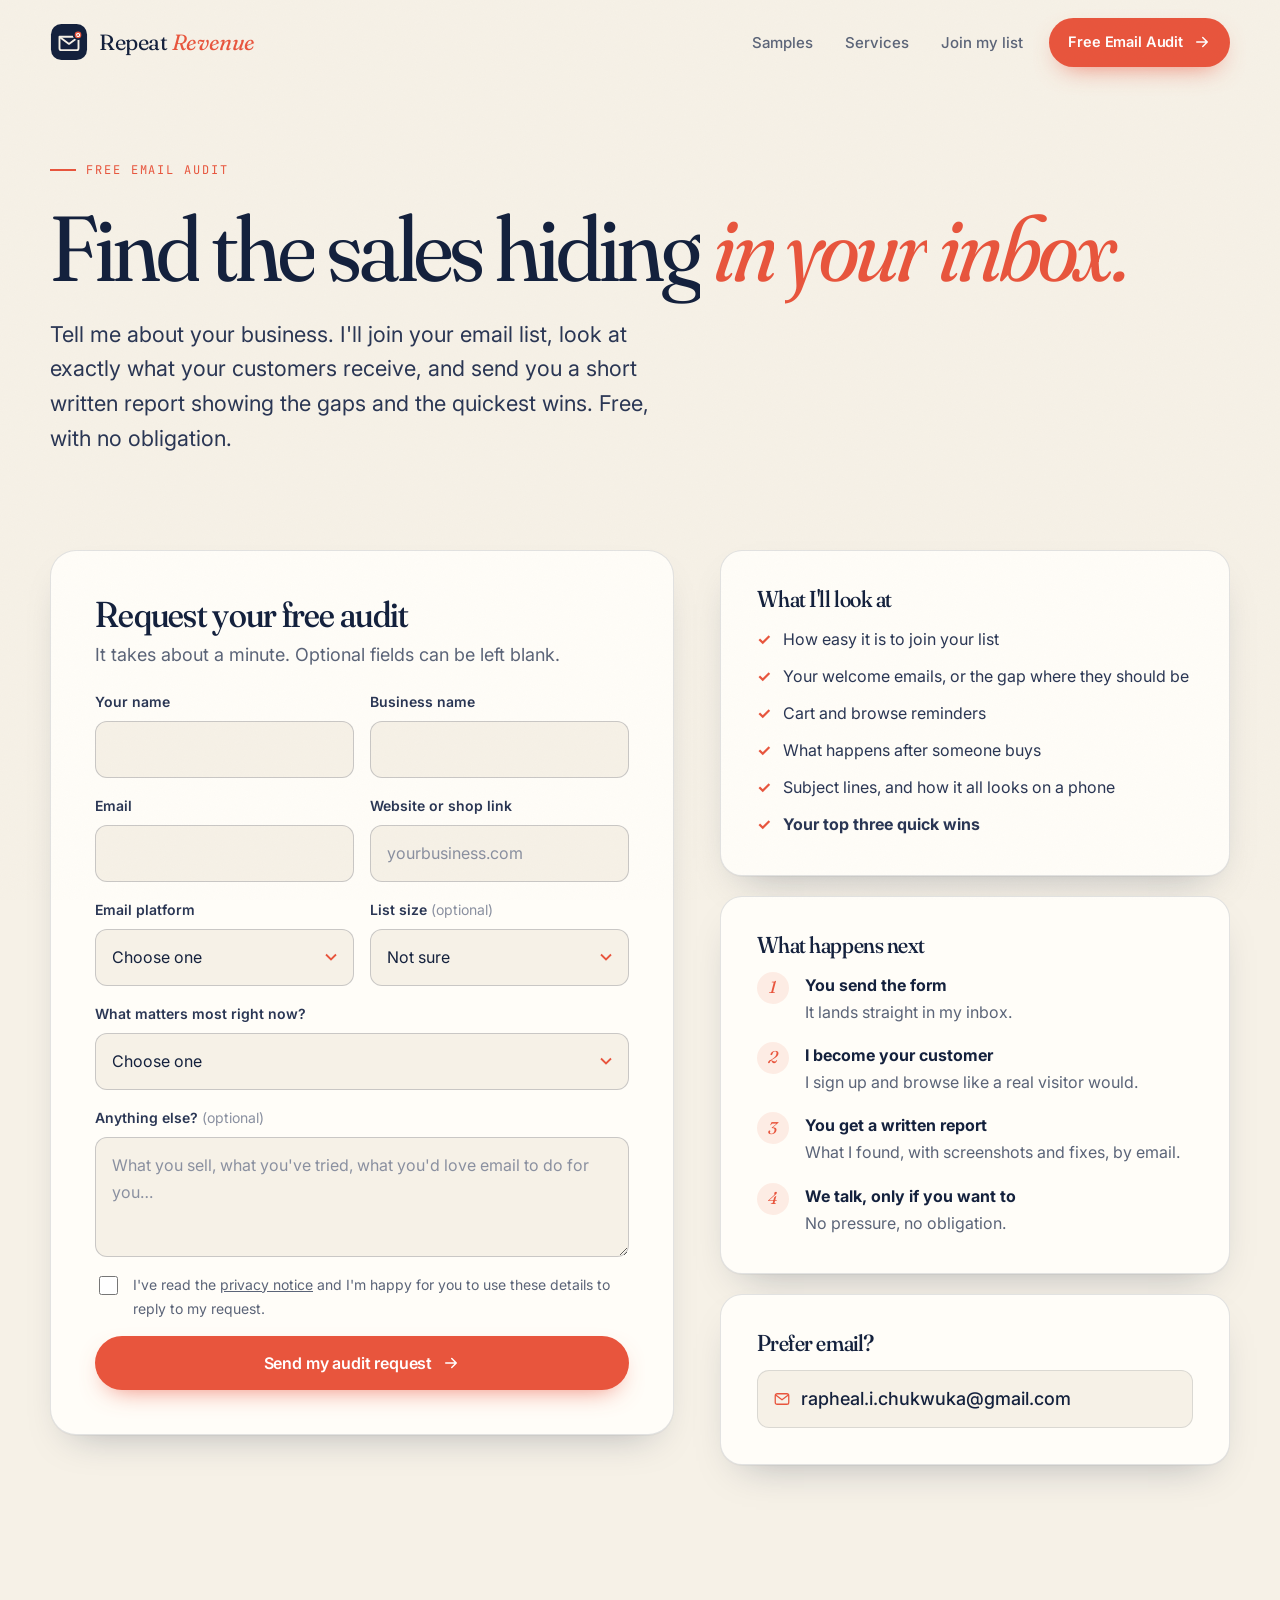
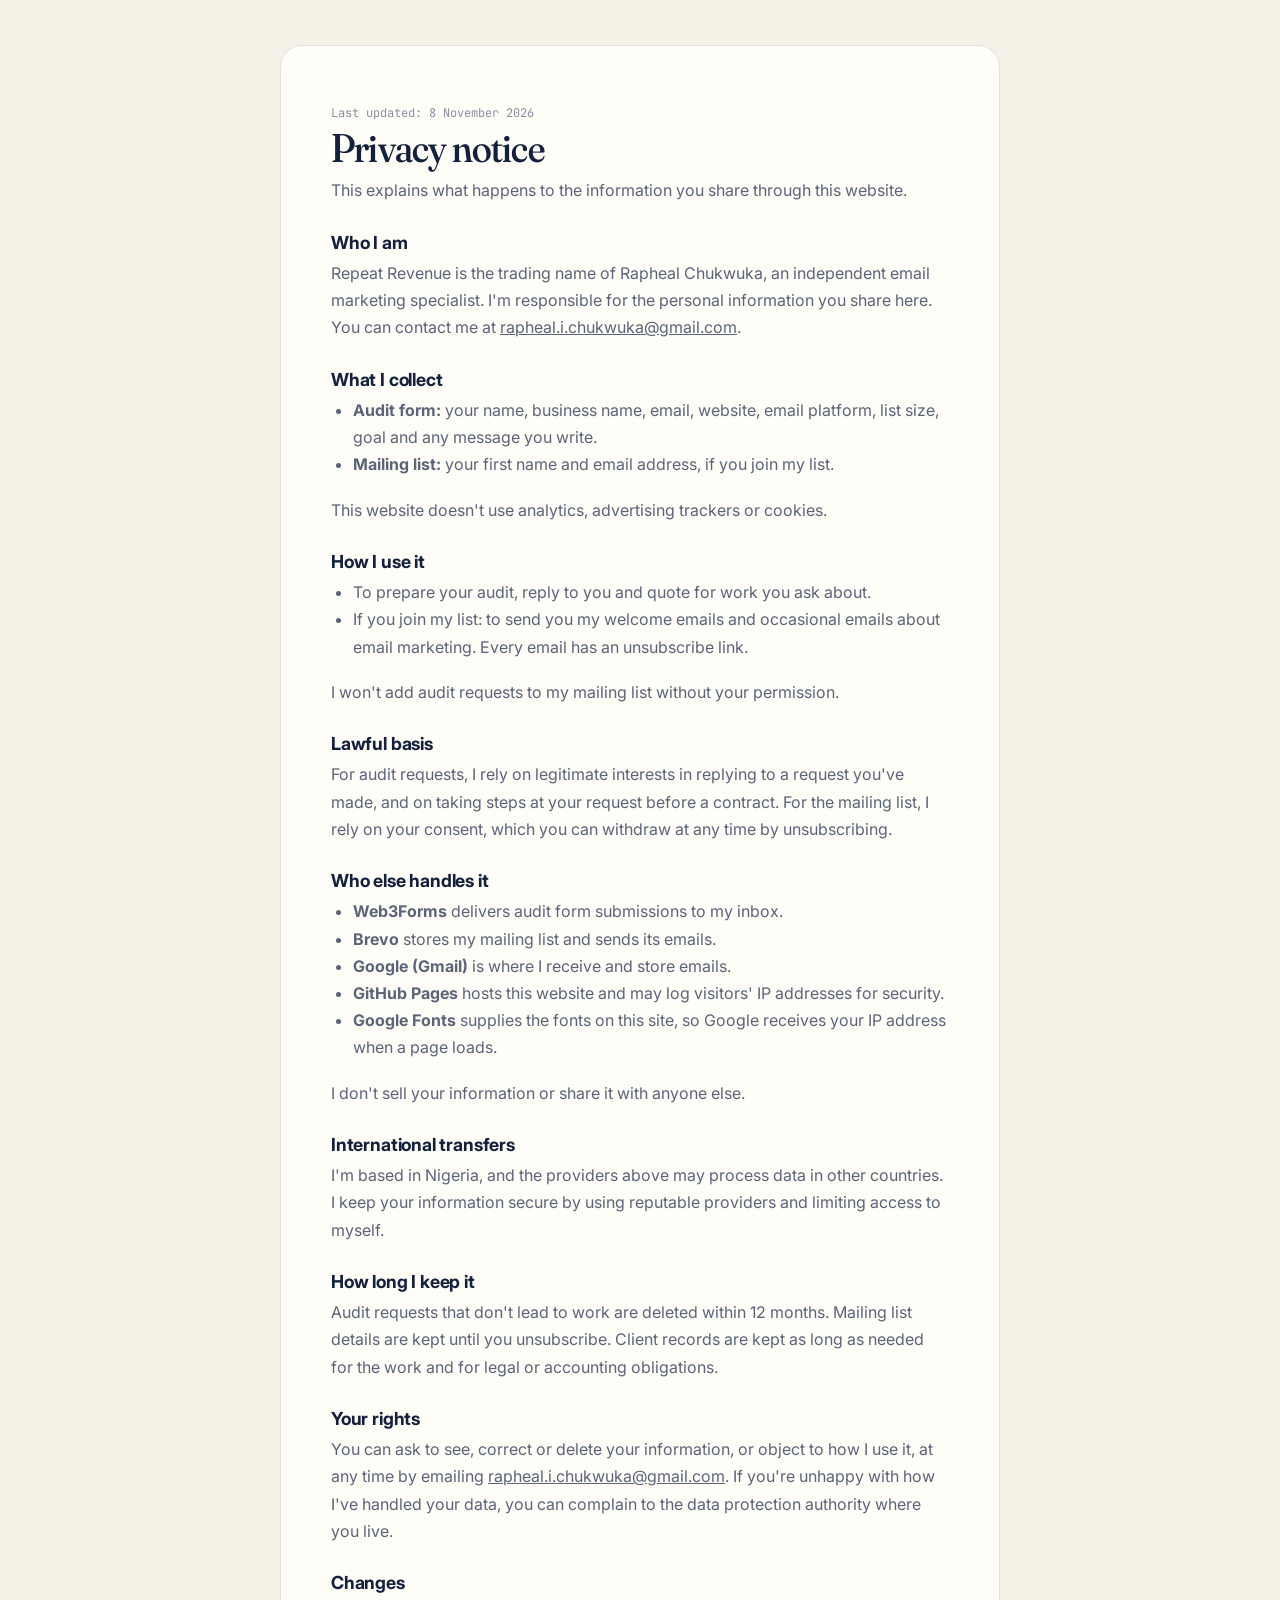
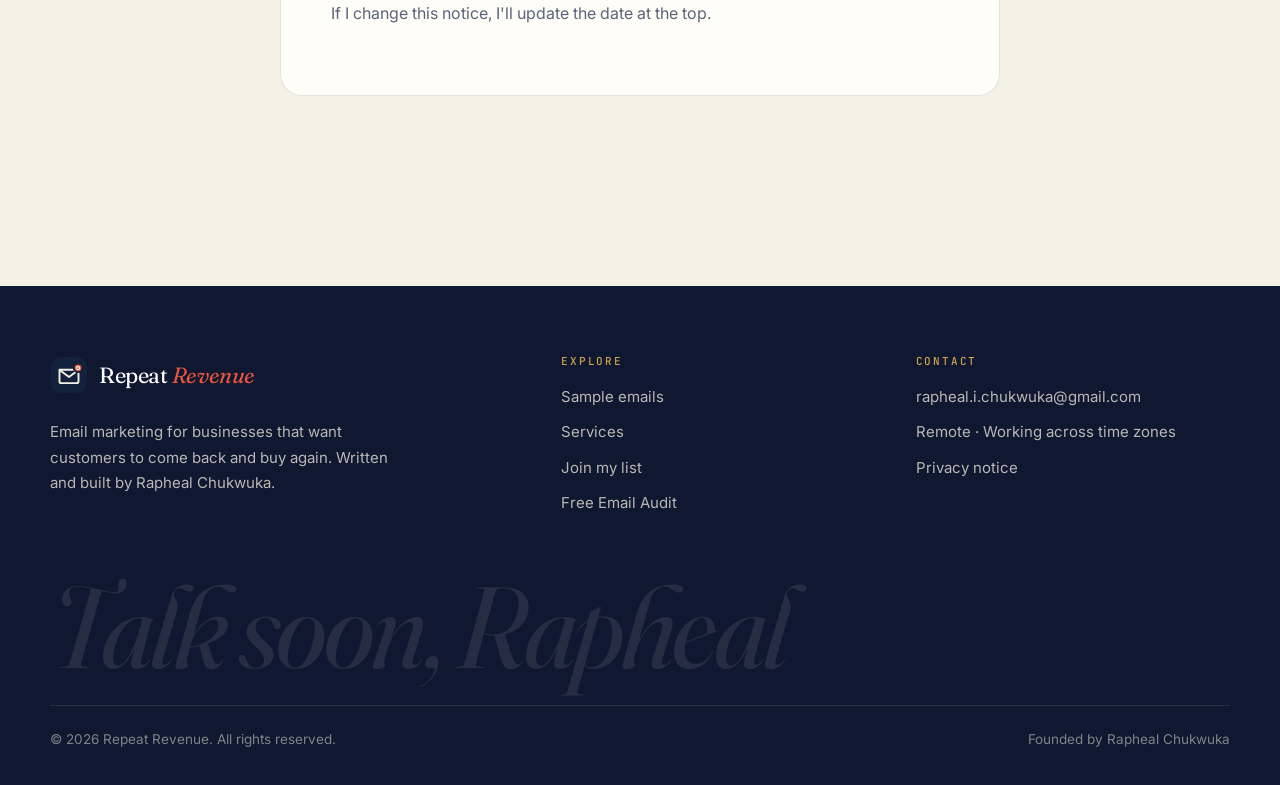
==== commit 7d17f4e2: "Audit is a written report, not a video Co-Authored-By: Claude Opus 5.5 <noreply@anthropic.com> Claud" ====
--- a/audit.html
+++ b/audit.html
@@ -4,7 +4,7 @@
 <meta charset="utf-8">
 <meta name="viewport" content="width=device-width, initial-scale=1">
 <title>Free Email Audit | Repeat Revenue</title>
-<meta name="description" content="Get a free audit of your email marketing: a short video showing what your customers receive, what's missing and your top three quick wins.">
+<meta name="description" content="Get a free audit of your email marketing: a short written report showing what your customers receive, what's missing and your top three quick wins.">
 <link rel="canonical" href="https://repeat-revenue.github.io/audit.html">
 <meta name="robots" content="index, follow">
 <meta name="theme-color" content="#f6f1e7">
@@ -12,7 +12,7 @@
 <meta property="og:site_name" content="Repeat Revenue">
 <meta property="og:url" content="https://repeat-revenue.github.io/audit.html">
 <meta property="og:title" content="Free Email Audit | Repeat Revenue">
-<meta property="og:description" content="Get a free audit of your email marketing: a short video showing what your customers receive, what's missing and your top three quick wins.">
+<meta property="og:description" content="Get a free audit of your email marketing: a short written report showing what your customers receive, what's missing and your top three quick wins.">
 <meta property="og:image" content="https://repeat-revenue.github.io/assets/img/rapheal-chukwuka.jpg">
 <link rel="icon" href="assets/favicon.svg" type="image/svg+xml">
 <link rel="preconnect" href="https://fonts.googleapis.com">
@@ -41,7 +41,7 @@
   <div class="container">
     <span class="kicker" data-reveal>Free Email Audit</span>
     <h1 class="display" data-split>Find the sales hiding <em>in your inbox.</em></h1>
-    <p class="lead" data-reveal style="--d:.35s">Tell me about your business. I'll join your email list, look at exactly what your customers receive, and send you a short video showing the gaps and the quickest wins. Free, with no obligation.</p>
+    <p class="lead" data-reveal style="--d:.35s">Tell me about your business. I'll join your email list, look at exactly what your customers receive, and send you a short written report showing the gaps and the quickest wins. Free, with no obligation.</p>
   </div>
 </section>
 
@@ -105,7 +105,7 @@
         <ol class="steps">
           <li><b>You send the form</b>It lands straight in my inbox.</li>
           <li><b>I become your customer</b>I sign up and browse like a real visitor would.</li>
-          <li><b>You get a short video</b>A walkthrough of what I found, by email.</li>
+          <li><b>You get a written report</b>What I found, with screenshots and fixes, by email.</li>
           <li><b>We talk, only if you want to</b>No pressure, no obligation.</li>
         </ol>
       </div>
